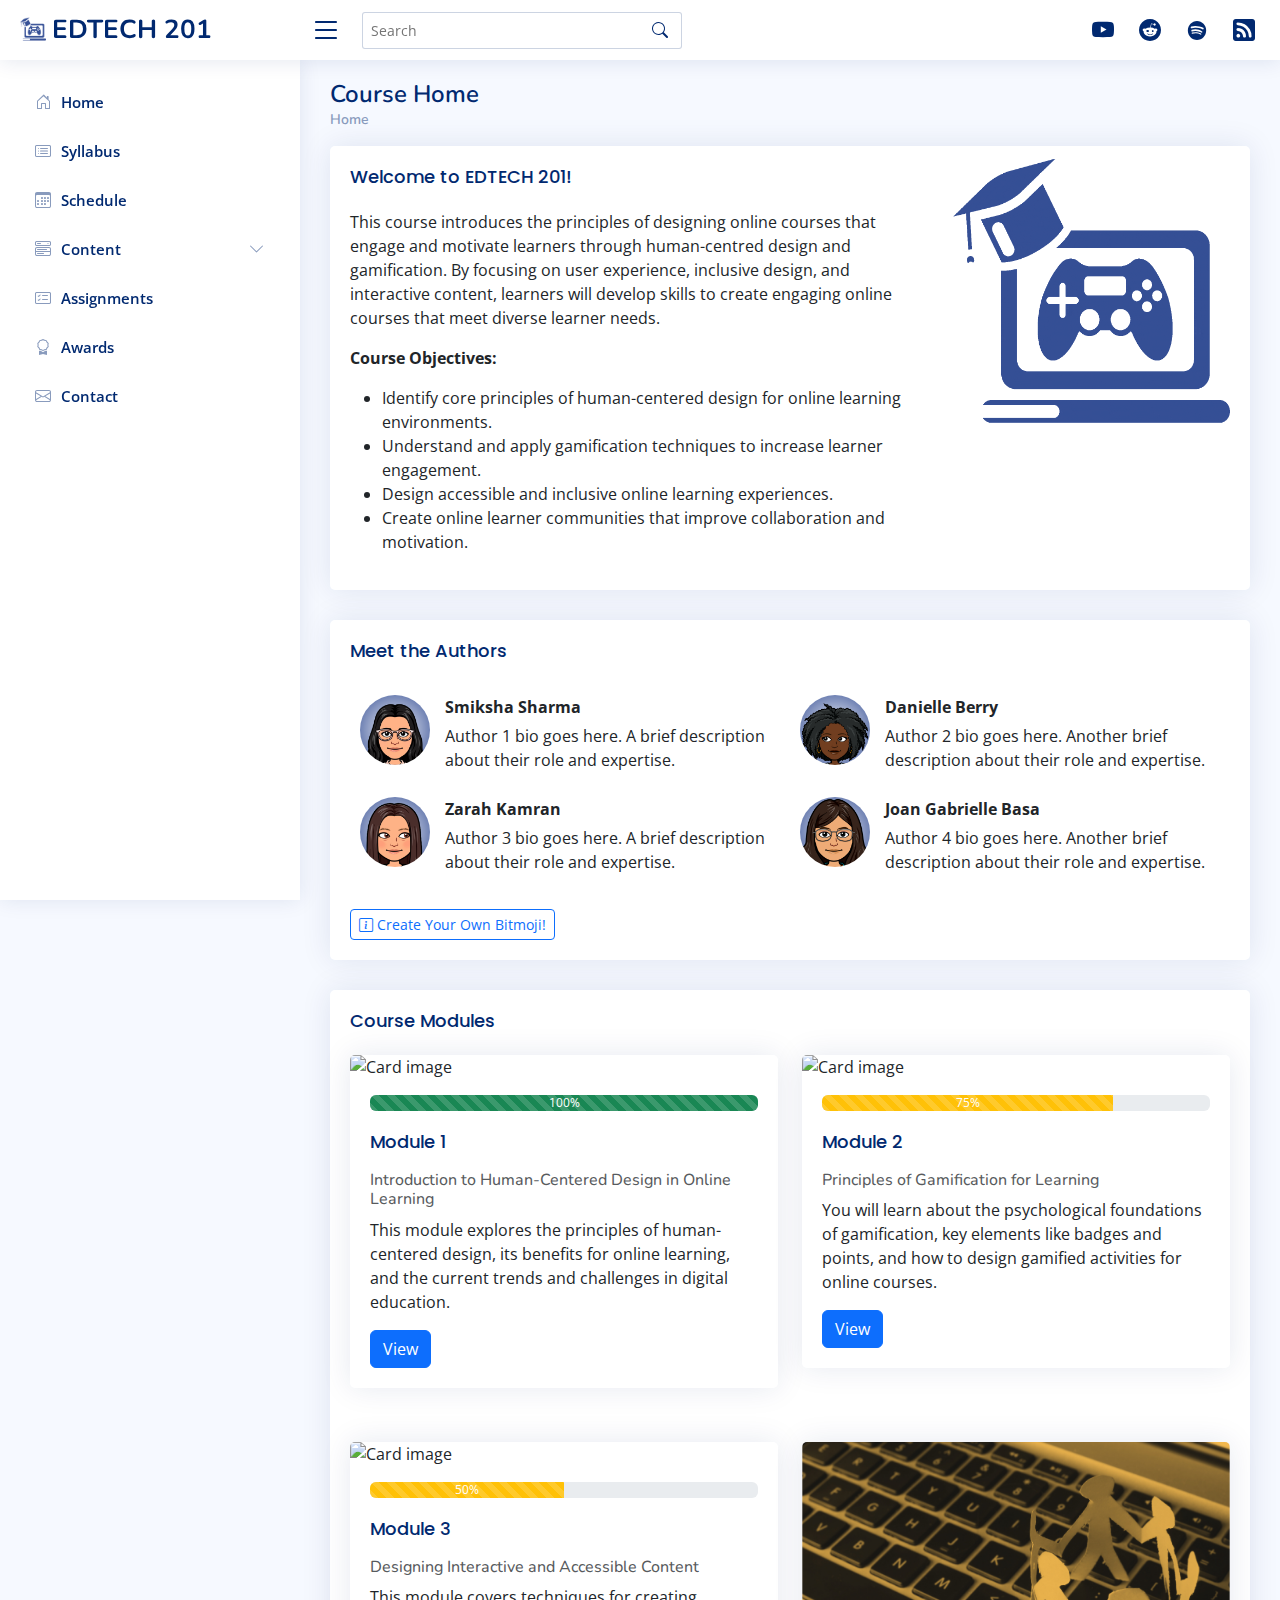
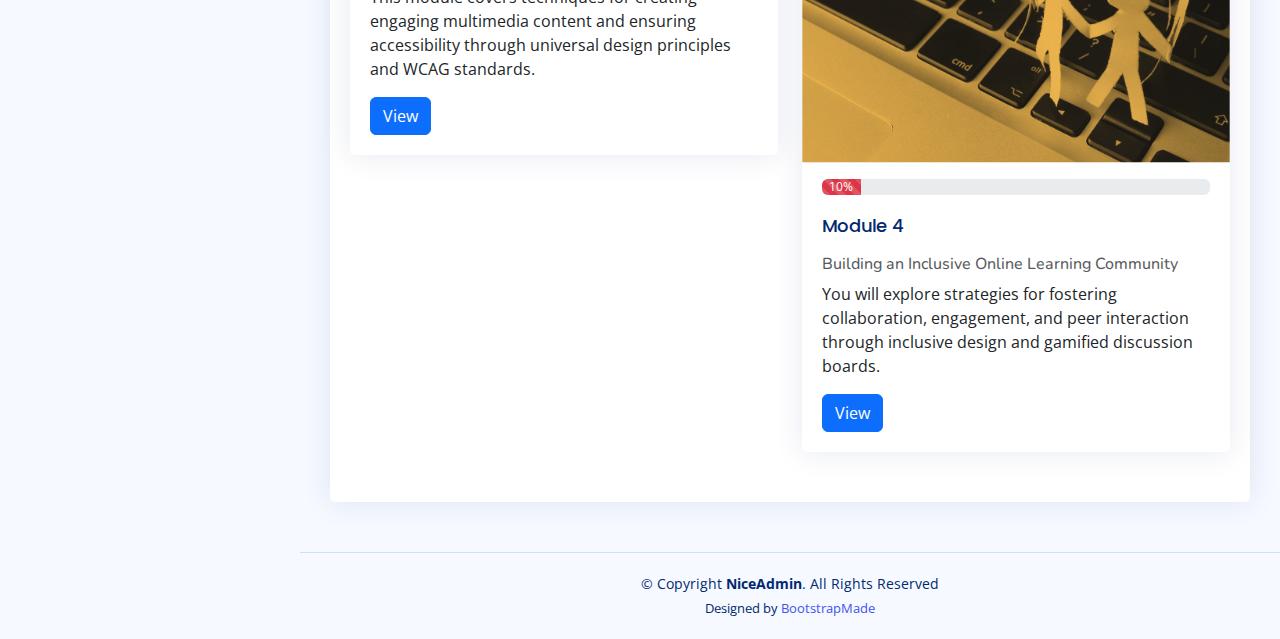
==== index.html @ d941588c "fixed card width" ====
<!DOCTYPE html>
<html lang="en">

<head>
  <meta charset="utf-8">
  <meta content="width=device-width, initial-scale=1.0" name="viewport">

  <title>EDTECH 201</title>
  <meta content="" name="description">
  <meta content="" name="keywords">

  <!-- Favicons -->
  <link href="assets\img\edtech-201 (1).png" rel="icon">
  <link href="assets/img/apple-touch-icon.png" rel="apple-touch-icon">

  <!-- Google Fonts -->
  <link href="https://fonts.gstatic.com" rel="preconnect">
  <link href="https://fonts.googleapis.com/css?family=Open+Sans:300,300i,400,400i,600,600i,700,700i|Nunito:300,300i,400,400i,600,600i,700,700i|Poppins:300,300i,400,400i,500,500i,600,600i,700,700i" rel="stylesheet">

  <!-- Vendor CSS Files -->
  <link href="assets/vendor/bootstrap/css/bootstrap.min.css" rel="stylesheet">
  <link href="assets/vendor/bootstrap-icons/bootstrap-icons.css" rel="stylesheet">
  <link href="assets/vendor/boxicons/css/boxicons.min.css" rel="stylesheet">
  <link href="assets/vendor/quill/quill.snow.css" rel="stylesheet">
  <link href="assets/vendor/quill/quill.bubble.css" rel="stylesheet">
  <link href="assets/vendor/remixicon/remixicon.css" rel="stylesheet">
  <link href="assets/vendor/simple-datatables/style.css" rel="stylesheet">

  <!-- Template Main CSS File -->
  <link href="assets/css/style.css" rel="stylesheet">

  <!-- =======================================================
  * Template Name: NiceAdmin
  * Template URL: https://bootstrapmade.com/nice-admin-bootstrap-admin-html-template/
  * Updated: Apr 20 2024 with Bootstrap v5.3.3
  * Author: BootstrapMade.com
  * License: https://bootstrapmade.com/license/
  ======================================================== -->
</head>

<body>

  <!-- ======= Header ======= -->
  <header id="header" class="header fixed-top d-flex align-items-center">

    <div class="d-flex align-items-center justify-content-between">
      <a href="index.html" class="logo d-flex align-items-center">
        <img src="assets\img\edtech-201 (1).png" alt="">
        <span class="d-none d-lg-block">EDTECH 201</span>
      </a>
      <i class="bi bi-list toggle-sidebar-btn"></i>
    </div><!-- End Logo -->

    <div class="search-bar">
      <form class="search-form d-flex align-items-center" method="POST" action="#">
        <input type="text" name="query" placeholder="Search" title="Enter search keyword">
        <button type="submit" title="Search"><i class="bi bi-search"></i></button>
      </form>
    </div><!-- End Search Bar -->

    <nav class="header-nav ms-auto">
      <ul class="d-flex align-items-center">

        <li class="nav-item d-block d-lg-none">
          <a class="nav-link nav-icon search-bar-toggle " href="#">
            <i class="bi bi-search"></i>
          </a>
        </li><!-- End Search Icon-->

        <li class="nav-item dropdown">
          <a class="nav-link nav-icon" href="https://www.youtube.com/" target="_blank" data-bs-toggle="tooltip" data-bs-placement="left" data-bs-original-title="Go to course Youtube videos">
            <i class="bi bi-youtube"></i>
          </a><!-- End Youtube Icon -->
        </li><!-- End Notification Nav -->

        <li class="nav-item dropdown">

          <a class="nav-link nav-icon" href="https://www.reddit.com/" target="_blank" data-bs-toggle="tooltip" data-bs-placement="left" data-bs-original-title="Go to course Reddit community">
            <i class="bi bi-reddit"></i>
          </a><!-- End Reddit Icon -->
        </li><!-- End Messages Nav -->

        <li class="nav-item dropdown">

          <a class="nav-link nav-icon" href="https://open.spotify.com/" target="_blank" data-bs-toggle="tooltip" data-bs-placement="left" data-bs-original-title="Go to course Spotify playlist">
            <i class="ri-spotify-fill"></i>
          </a><!-- End Spotify Icon -->
        </li><!-- End Profile Nav -->

        <li class="nav-item dropdown">
          <a class="nav-link nav-icon" href="news.html" data-bs-toggle="tooltip" data-bs-placement="left" data-bs-original-title="See related news">
            <i class="bi bi-rss-fill"></i>
          </a><!-- End News Icon -->
        </li><!-- End News Nav -->

      </ul>
    </nav><!-- End Icons Navigation -->

  </header><!-- End Header -->

  <!-- ======= Sidebar ======= -->
  <aside id="sidebar" class="sidebar">

    <ul class="sidebar-nav" id="sidebar-nav">

      <li class="nav-item">
        <a class="nav-link collapsed" href="index.html">
          <i class="bi bi-house-door"></i>
          <span>Home</span>
        </a>
      </li><!-- End Home Nav -->

      <li class="nav-item">
        <a class="nav-link collapsed" href="syllabus.html">
          <i class="bi bi-card-list"></i>
          <span>Syllabus</span>
        </a>
      </li><!-- End Syllabus Nav -->

      <li class="nav-item">
        <a class="nav-link collapsed" href="schedule.html">
          <i class="bi bi-calendar3"></i>
          <span>Schedule</span>
        </a>
      </li><!-- End Schedule Nav -->

      <li class="nav-item">
        <a class="nav-link collapsed" data-bs-target="#content-module" data-bs-toggle="collapse" href="#">
          <i class="bi bi-menu-button-wide"></i><span>Content</span><i class="bi bi-chevron-down ms-auto"></i>
        </a>
        <ul id="content-module" class="nav-content collapse " data-bs-parent="#sidebar-nav">
          <li>
            <a href="module1.html">
              <i class="bi bi-circle"></i><span>Module 1</span>
            </a>
          </li>
          <li>
            <a href="module2.html">
              <i class="bi bi-circle"></i><span>Module 2</span>
            </a>
          </li>
          <li>
            <a href="module3.html">
              <i class="bi bi-circle"></i><span>Module 3</span>
            </a>
          </li>
          <li>
            <a href="module4.html">
              <i class="bi bi-circle"></i><span>Module 4</span>
            </a>
          </li>
        </ul>
      </li><!-- End Content Nav -->

      <li class="nav-item">
        <a class="nav-link collapsed" href="assignments.html">
          <i class="bi bi-card-checklist"></i>
          <span>Assignments</span>
        </a>
      </li><!-- End Assignments Nav -->

      <li class="nav-item">
        <a class="nav-link collapsed" href="awards.html">
          <i class="bi bi-award"></i>
          <span>Awards</span>
        </a>
      </li><!-- End Awards Nav -->

      <li class="nav-item">
        <a class="nav-link collapsed" href="pages-contact.html">
          <i class="bi bi-envelope"></i>
          <span>Contact</span>
        </a>
      </li><!-- End Contact Page Nav -->
    </ul>

  </aside><!-- End Sidebar-->

  <main id="main" class="main">

    <div class="pagetitle">
      <h1>Course Home</h1>
      <nav>
        <ol class="breadcrumb">
          <li class="breadcrumb-item"><a href="index.html">Home</a></li>
        </ol>
      </nav>
    </div><!-- End Page Title -->

    <!-- First Section: Welcome Message and Course Logo -->
    <div class="card">
      <div class="card-body">
        <div class="row">
          <div class="col-md-8">
            <h2 class="card-title">Welcome to EDTECH 201!</h2>
            <p>This course introduces the principles of designing online courses that engage and motivate learners through human-centred design and gamification. By focusing on user experience, inclusive design, and interactive content, learners will develop skills to create engaging online courses that meet diverse learner needs.</p>
            <strong class="d-block mb-3">Course Objectives:</strong>
            <ul>
              <li>Identify core principles of human-centered design for online learning environments.</li>
              <li>Understand and apply gamification techniques to increase learner engagement.</li>
              <li>Design accessible and inclusive online learning experiences.</li>
              <li>Create online learner communities that improve collaboration and motivation.</li>
            </ul>
          </div>
          <div class="col-md-4 text-center">
            <img src="assets\img\course-logo-animated.gif" alt="Course Logo" class="img-fluid" style="width: 300px; height: 300px;">
          </div>
        </div>
      </div>
    </div>
    
    <!-- Second Section: Course Authors -->
    <div class="card">
      <div class="card-body">
        <h3 class="card-title">Meet the Authors</h3>
        <table style="width: 100%; border-collapse: collapse;">
          <tr>
            <!-- Author 1 -->
            <td style="width: 50%; padding: 10px; vertical-align: top;">
              <div style="display: flex; align-items: flex-start;">
                <img src="assets\img\smiksha.png" alt="Author 1" style="width: 70px; height: 70px; border-radius: 50%; margin-right: 15px;">
                <div>
                  <strong>Smiksha Sharma</strong>
                  <p style="margin: 5px 0;">Author 1 bio goes here. A brief description about their role and expertise.</p>
                </div>
              </div>
            </td>
            <!-- Author 2 -->
            <td style="width: 50%; padding: 10px; vertical-align: top;">
              <div style="display: flex; align-items: flex-start;">
                <img src="assets\img\danielle.png" alt="Author 2" style="width: 70px; height: 70px; border-radius: 50%; margin-right: 15px;">
                <div>
                  <strong>Danielle Berry</strong>
                  <p style="margin: 5px 0;">Author 2 bio goes here. Another brief description about their role and expertise.</p>
                </div>
              </div>
            </td>
          </tr>
          <tr>
            <!-- Author 3 -->
            <td style="width: 50%; padding: 10px; vertical-align: top;">
              <div style="display: flex; align-items: flex-start;">
                <img src="assets\img\zarah.png" alt="Author 3" style="width: 70px; height: 70px; border-radius: 50%; margin-right: 15px;">
                <div>
                  <strong>Zarah Kamran</strong>
                  <p style="margin: 5px 0;">Author 3 bio goes here. A brief description about their role and expertise.</p>
                </div>
              </div>
            </td>
            <!-- Author 4 -->
            <td style="width: 50%; padding: 10px; vertical-align: top;">
              <div style="display: flex; align-items: flex-start;">
                <img src="assets\img\joan.png" alt="Author 4" style="width: 70px; height: 70px; border-radius: 50%; margin-right: 15px;">
                <div>
                  <strong>Joan Gabrielle Basa</strong>
                  <p style="margin: 5px 0;">Author 4 bio goes here. Another brief description about their role and expertise.</p>
                </div>
              </div>
            </td>
          </tr>
        </table>
      
        <!-- Bitmoji Badge Button -->
        <div style="margin-top: 20px;">
          <a href="https://www.bitmoji.com" target="_blank" class="btn btn-outline-primary btn-sm">
            <i class="bi bi-info-square"></i> Create Your Own Bitmoji!
          </a>
        </div>
      </div>
    </div><!-- End Second Section -->
    
    <!-- Third Section: Modules -->
      <div class="card">
        <div class="card-body">
          <h3 class="card-title">Course Modules</h3>
          <div class="row">
            <div class="col-md-6">
              <div class="card">
                <img src="assets\img\module1-card-photo.svg" class="card-img-top" alt="Card image">
                <div class="card-body">
                  <div class="progress mt-3">
                    <div class="progress-bar progress-bar-striped bg-success progress-bar-animated position-relative" role="progressbar" style="width: 100%" aria-valuenow="100" aria-valuemin="0" aria-valuemax="100">
                      <span class="position-absolute w-100 text-center" style="top: 50%; transform: translateY(-50%);">100%</span>
                    </div>
                  </div>                  
                  <h5 class="card-title">Module 1</h5>
                  <h6 class="card-subtitle mb-2 text-muted">Introduction to Human-Centered Design in Online Learning</h6>
                  <p class="card-text">This module explores the principles of human-centered design, its benefits for online learning, and the current trends and challenges in digital education.</p>
                  <a href="module1.html" class="btn btn-primary">View</a>
                </div>
              </div>
            </div>
            <div class="col-md-6">
              <div class="card">
                <img src="assets\img\module2-card-photo.svg" class="card-img-top" alt="Card image">
                <div class="card-body">
                  <div class="progress mt-3">
                    <div class="progress-bar progress-bar-striped bg-warning progress-bar-animated position-relative" role="progressbar" style="width: 75%" aria-valuenow="75" aria-valuemin="0" aria-valuemax="100">
                      <span class="position-absolute w-100 text-center" style="top: 50%; transform: translateY(-50%);">75%</span>
                    </div>
                  </div>                  
                  <h5 class="card-title">Module 2</h5>
                  <h6 class="card-subtitle mb-2 text-muted">Principles of Gamification for Learning</h6>
                  <p class="card-text">You will learn about the psychological foundations of gamification, key elements like badges and points, and how to design gamified activities for online courses.</p>
                  <a href="module2.html" class="btn btn-primary">View</a>
                </div>
              </div>
            </div>
          </div>
          <div class="row mt-4">
            <div class="col-md-6">
              <div class="card">
                <img src="assets\img\module3-card-photo.svg" class="card-img-top" alt="Card image">
                <div class="card-body">
                  <div class="progress mt-3">
                    <div class="progress-bar progress-bar-striped bg-warning progress-bar-animated position-relative" role="progressbar" style="width: 50%" aria-valuenow="50" aria-valuemin="0" aria-valuemax="100">
                      <span class="position-absolute w-100 text-center" style="top: 50%; transform: translateY(-50%);">50%</span>
                    </div>
                  </div>                  
                  <h5 class="card-title">Module 3</h5>
                  <h6 class="card-subtitle mb-2 text-muted">Designing Interactive and Accessible Content</h6>
                  <p class="card-text">This module covers techniques for creating engaging multimedia content and ensuring accessibility through universal design principles and WCAG standards.</p>
                  <a href="module3.html" class="btn btn-primary">View</a>
                </div>
              </div>
            </div>
            <div class="col-md-6">
              <div class="card">
                <img src="assets\img\module4-card-photo.svg" class="card-img-top" alt="Card image">
                <div class="card-body">
                  <div class="progress mt-3">
                    <div class="progress-bar progress-bar-striped bg-danger progress-bar-animated position-relative" role="progressbar" style="width: 10%" aria-valuenow="10" aria-valuemin="0" aria-valuemax="100">
                      <span class="position-absolute w-100 text-center" style="top: 50%; transform: translateY(-50%);">10%</span>
                    </div>
                  </div>                  
                  <h5 class="card-title">Module 4</h5>
                  <h6 class="card-subtitle mb-2 text-muted">Building an Inclusive Online Learning Community</h6>
                  <p class="card-text">You will explore strategies for fostering collaboration, engagement, and peer interaction through inclusive design and gamified discussion boards.</p>
                  <a href="module4.html" class="btn btn-primary">View</a>
                </div>
              </div>
            </div>
          </div>
        </div>
      </div>

  </main><!-- End #main -->

  <!-- ======= Footer ======= -->
  <footer id="footer" class="footer">
    <div class="copyright">
      &copy; Copyright <strong><span>NiceAdmin</span></strong>. All Rights Reserved
    </div>
    <div class="credits">
      <!-- All the links in the footer should remain intact. -->
      <!-- You can delete the links only if you purchased the pro version. -->
      <!-- Licensing information: https://bootstrapmade.com/license/ -->
      <!-- Purchase the pro version with working PHP/AJAX contact form: https://bootstrapmade.com/nice-admin-bootstrap-admin-html-template/ -->
      Designed by <a href="https://bootstrapmade.com/">BootstrapMade</a>
    </div>
  </footer><!-- End Footer -->

  <a href="#" class="back-to-top d-flex align-items-center justify-content-center"><i class="bi bi-arrow-up-short"></i></a>

  <!-- Vendor JS Files -->
  <script src="assets/vendor/apexcharts/apexcharts.min.js"></script>
  <script src="assets/vendor/bootstrap/js/bootstrap.bundle.min.js"></script>
  <script src="assets/vendor/chart.js/chart.umd.js"></script>
  <script src="assets/vendor/echarts/echarts.min.js"></script>
  <script src="assets/vendor/quill/quill.js"></script>
  <script src="assets/vendor/simple-datatables/simple-datatables.js"></script>
  <script src="assets/vendor/tinymce/tinymce.min.js"></script>
  <script src="assets/vendor/php-email-form/validate.js"></script>

  <!-- Template Main JS File -->
  <script src="assets/js/main.js"></script>

</body>

</html>
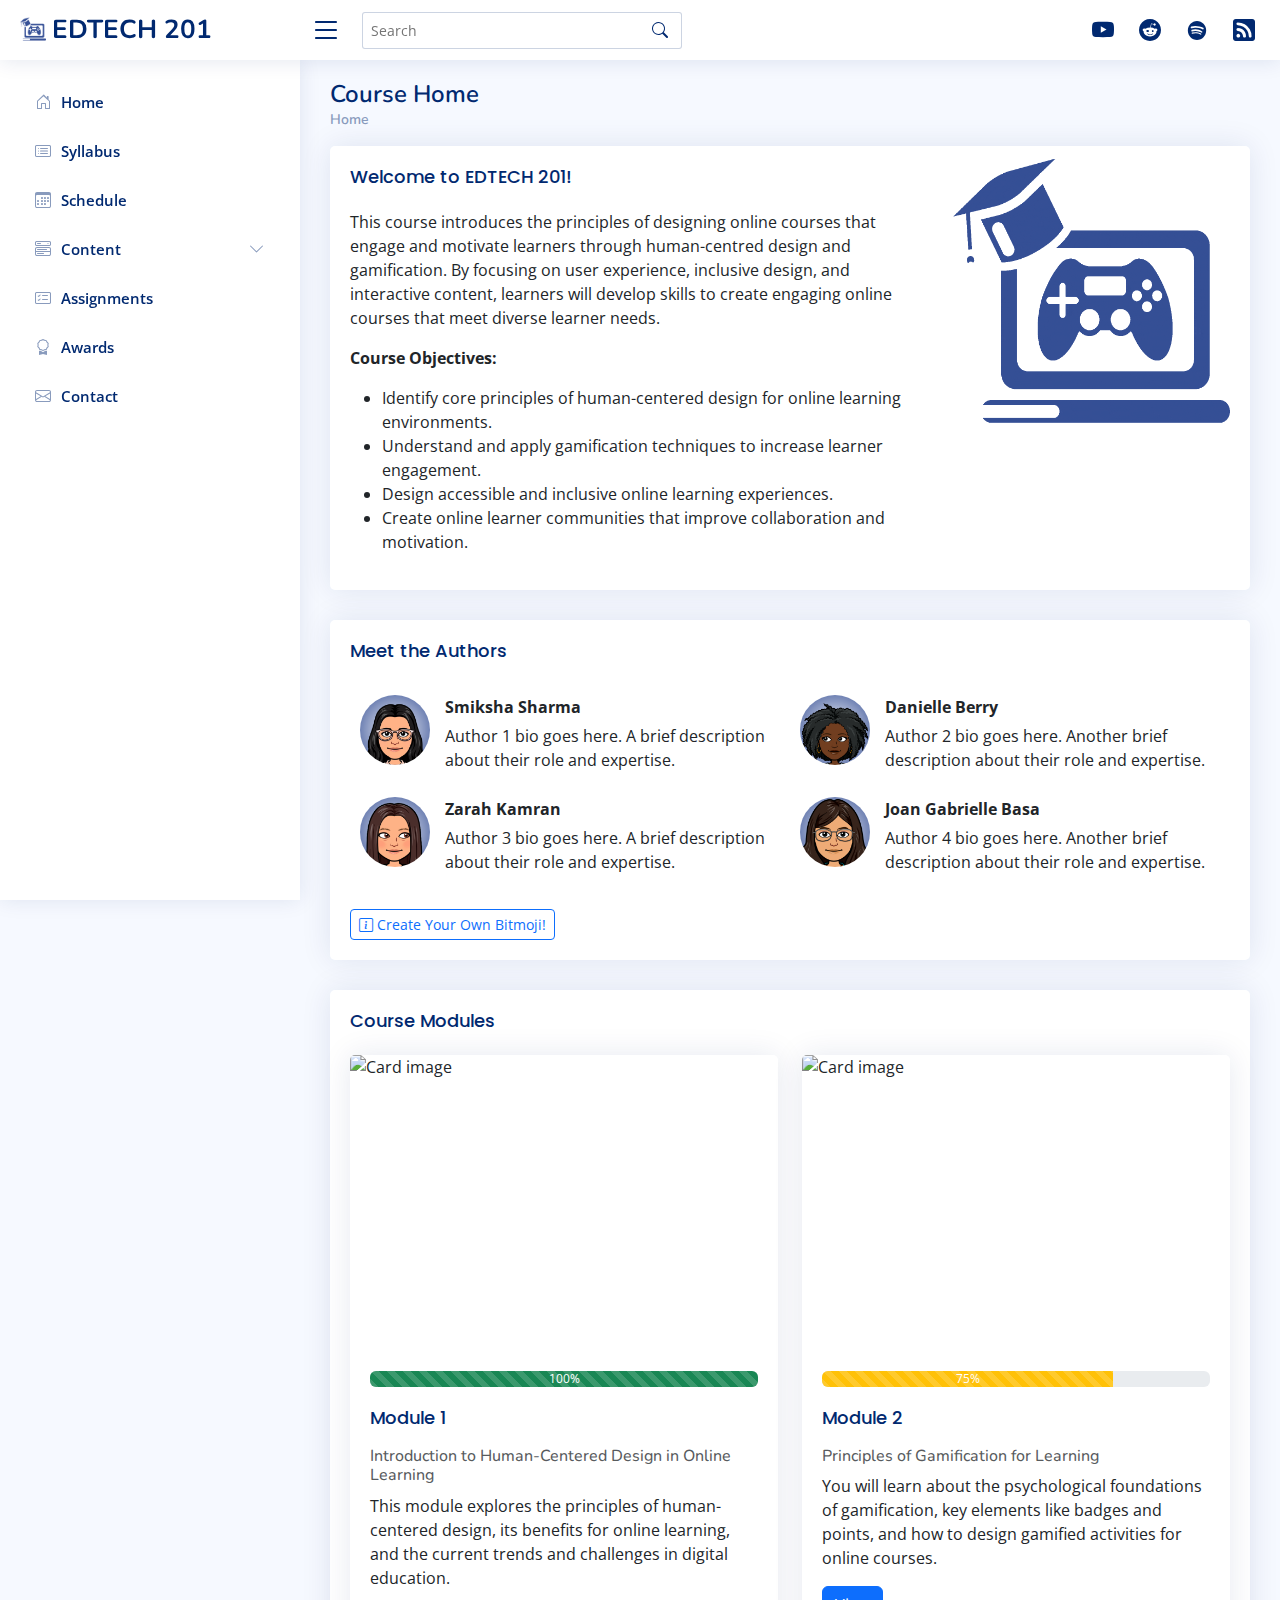
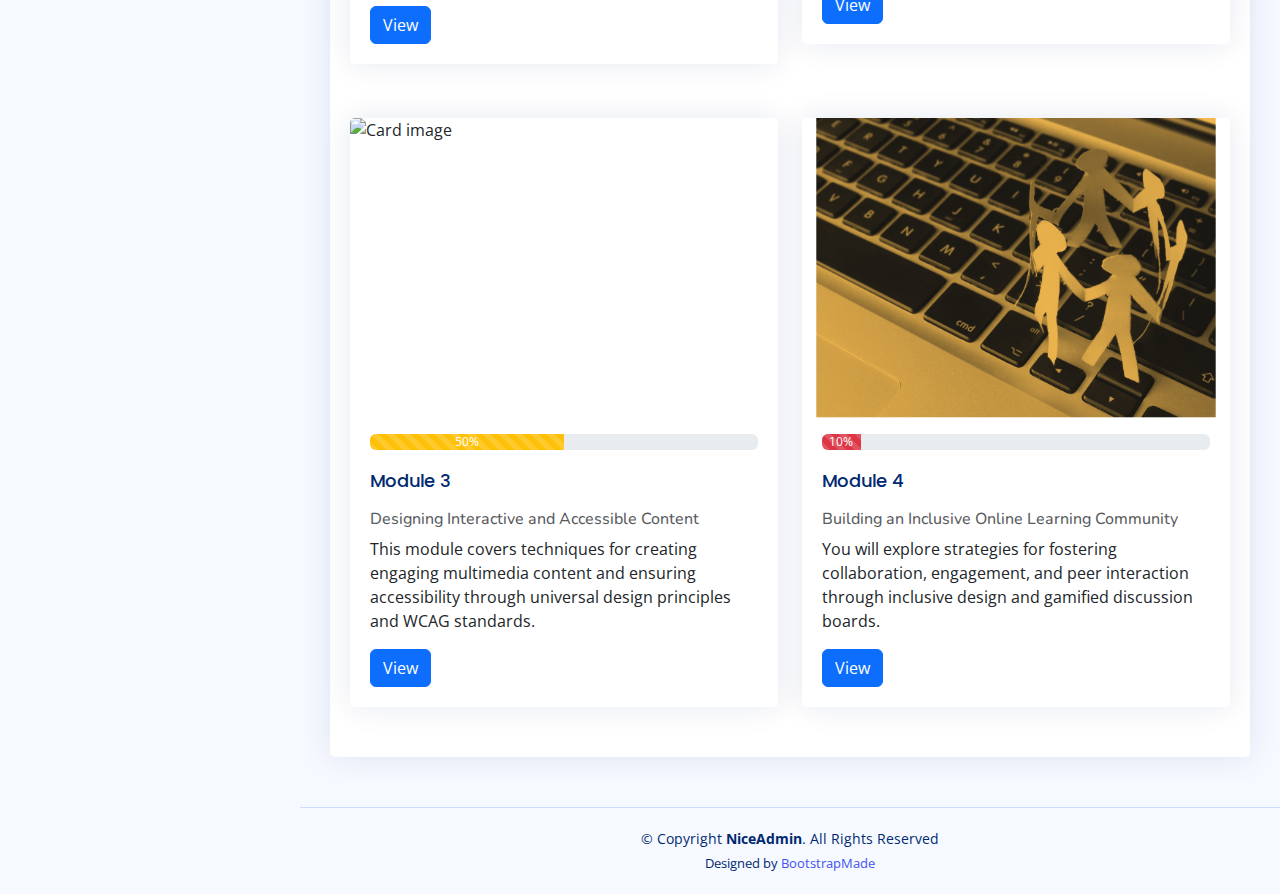
==== commit 1f42809e: "adjusted card image height" ====
--- a/index.html
+++ b/index.html
@@ -188,7 +188,7 @@
     </div><!-- End Page Title -->
 
     <!-- First Section: Welcome Message and Course Logo -->
-    <div class="card">
+    <div class="card" style="display: flex; align-items: center; justify-content: center;">
       <div class="card-body">
         <div class="row">
           <div class="col-md-8">
@@ -276,7 +276,7 @@
           <div class="row">
             <div class="col-md-6">
               <div class="card">
-                <img src="assets\img\module1-card-photo.svg" class="card-img-top" alt="Card image">
+                <img src="assets\img\module1-card-photo.svg" class="card-img-top" alt="Card image" width="100%" height="300">
                 <div class="card-body">
                   <div class="progress mt-3">
                     <div class="progress-bar progress-bar-striped bg-success progress-bar-animated position-relative" role="progressbar" style="width: 100%" aria-valuenow="100" aria-valuemin="0" aria-valuemax="100">
@@ -292,7 +292,7 @@
             </div>
             <div class="col-md-6">
               <div class="card">
-                <img src="assets\img\module2-card-photo.svg" class="card-img-top" alt="Card image">
+                <img src="assets\img\module2-card-photo.svg" class="card-img-top" alt="Card image" width="100%" height="300">
                 <div class="card-body">
                   <div class="progress mt-3">
                     <div class="progress-bar progress-bar-striped bg-warning progress-bar-animated position-relative" role="progressbar" style="width: 75%" aria-valuenow="75" aria-valuemin="0" aria-valuemax="100">
@@ -310,7 +310,7 @@
           <div class="row mt-4">
             <div class="col-md-6">
               <div class="card">
-                <img src="assets\img\module3-card-photo.svg" class="card-img-top" alt="Card image">
+                <img src="assets\img\module3-card-photo.svg" class="card-img-top" alt="Card image" width="100%" height="300">
                 <div class="card-body">
                   <div class="progress mt-3">
                     <div class="progress-bar progress-bar-striped bg-warning progress-bar-animated position-relative" role="progressbar" style="width: 50%" aria-valuenow="50" aria-valuemin="0" aria-valuemax="100">
@@ -326,7 +326,7 @@
             </div>
             <div class="col-md-6">
               <div class="card">
-                <img src="assets\img\module4-card-photo.svg" class="card-img-top" alt="Card image">
+                <img src="assets\img\module4-card-photo.svg" class="card-img-top" alt="Card image" width="100%" height="300">
                 <div class="card-body">
                   <div class="progress mt-3">
                     <div class="progress-bar progress-bar-striped bg-danger progress-bar-animated position-relative" role="progressbar" style="width: 10%" aria-valuenow="10" aria-valuemin="0" aria-valuemax="100">
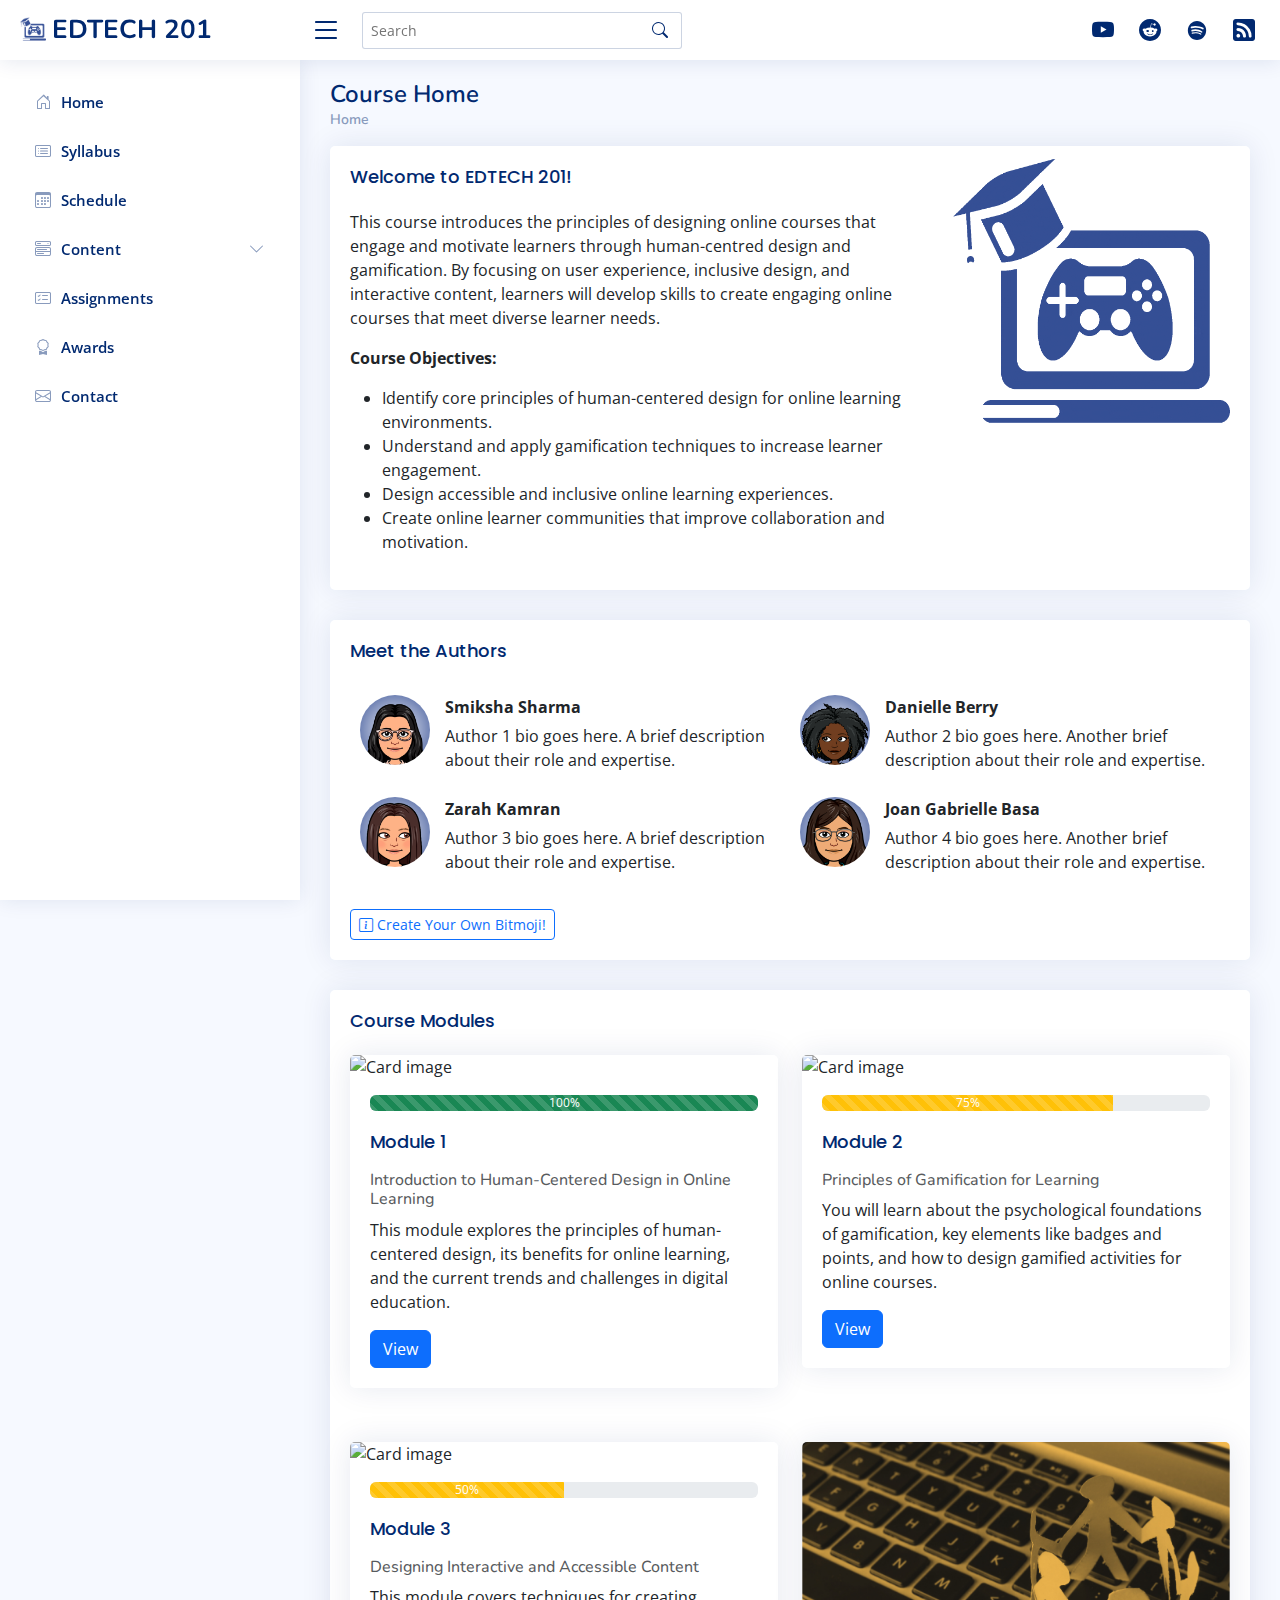
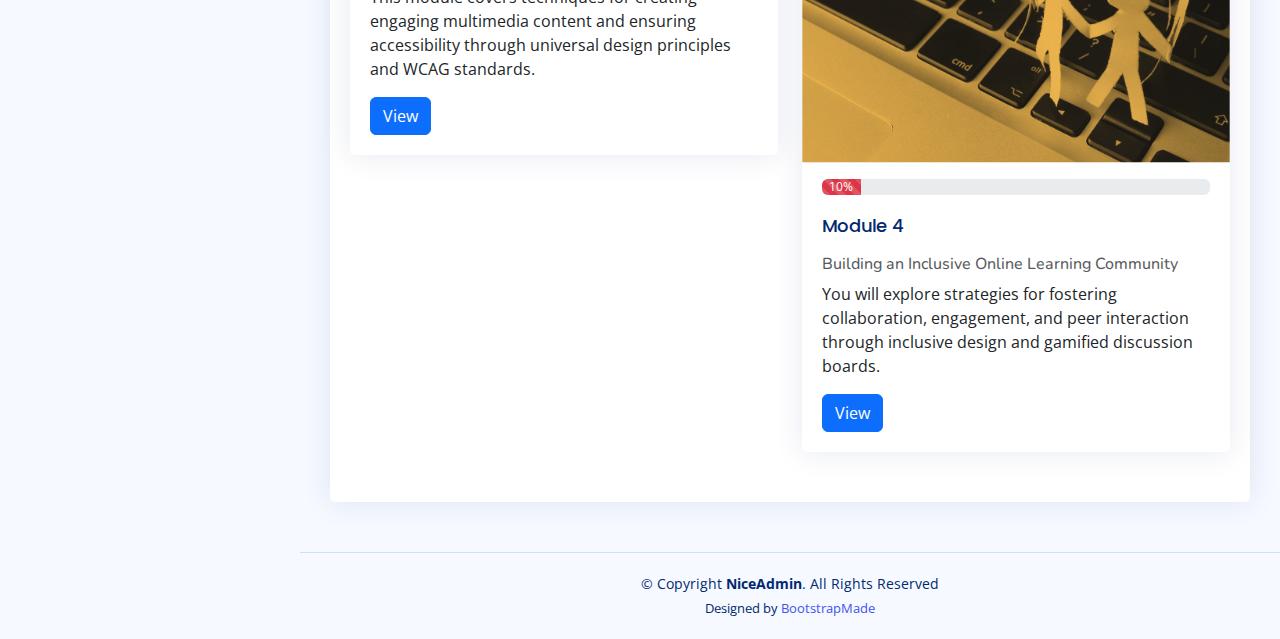
==== commit edf7f857: "Revert "adjusted card image height"" ====
--- a/index.html
+++ b/index.html
@@ -276,7 +276,7 @@
           <div class="row">
             <div class="col-md-6">
               <div class="card">
-                <img src="assets\img\module1-card-photo.svg" class="card-img-top" alt="Card image" width="100%" height="300">
+                <img src="assets\img\module1-card-photo.svg" class="card-img-top" alt="Card image">
                 <div class="card-body">
                   <div class="progress mt-3">
                     <div class="progress-bar progress-bar-striped bg-success progress-bar-animated position-relative" role="progressbar" style="width: 100%" aria-valuenow="100" aria-valuemin="0" aria-valuemax="100">
@@ -292,7 +292,7 @@
             </div>
             <div class="col-md-6">
               <div class="card">
-                <img src="assets\img\module2-card-photo.svg" class="card-img-top" alt="Card image" width="100%" height="300">
+                <img src="assets\img\module2-card-photo.svg" class="card-img-top" alt="Card image">
                 <div class="card-body">
                   <div class="progress mt-3">
                     <div class="progress-bar progress-bar-striped bg-warning progress-bar-animated position-relative" role="progressbar" style="width: 75%" aria-valuenow="75" aria-valuemin="0" aria-valuemax="100">
@@ -310,7 +310,7 @@
           <div class="row mt-4">
             <div class="col-md-6">
               <div class="card">
-                <img src="assets\img\module3-card-photo.svg" class="card-img-top" alt="Card image" width="100%" height="300">
+                <img src="assets\img\module3-card-photo.svg" class="card-img-top" alt="Card image">
                 <div class="card-body">
                   <div class="progress mt-3">
                     <div class="progress-bar progress-bar-striped bg-warning progress-bar-animated position-relative" role="progressbar" style="width: 50%" aria-valuenow="50" aria-valuemin="0" aria-valuemax="100">
@@ -326,7 +326,7 @@
             </div>
             <div class="col-md-6">
               <div class="card">
-                <img src="assets\img\module4-card-photo.svg" class="card-img-top" alt="Card image" width="100%" height="300">
+                <img src="assets\img\module4-card-photo.svg" class="card-img-top" alt="Card image">
                 <div class="card-body">
                   <div class="progress mt-3">
                     <div class="progress-bar progress-bar-striped bg-danger progress-bar-animated position-relative" role="progressbar" style="width: 10%" aria-valuenow="10" aria-valuemin="0" aria-valuemax="100">
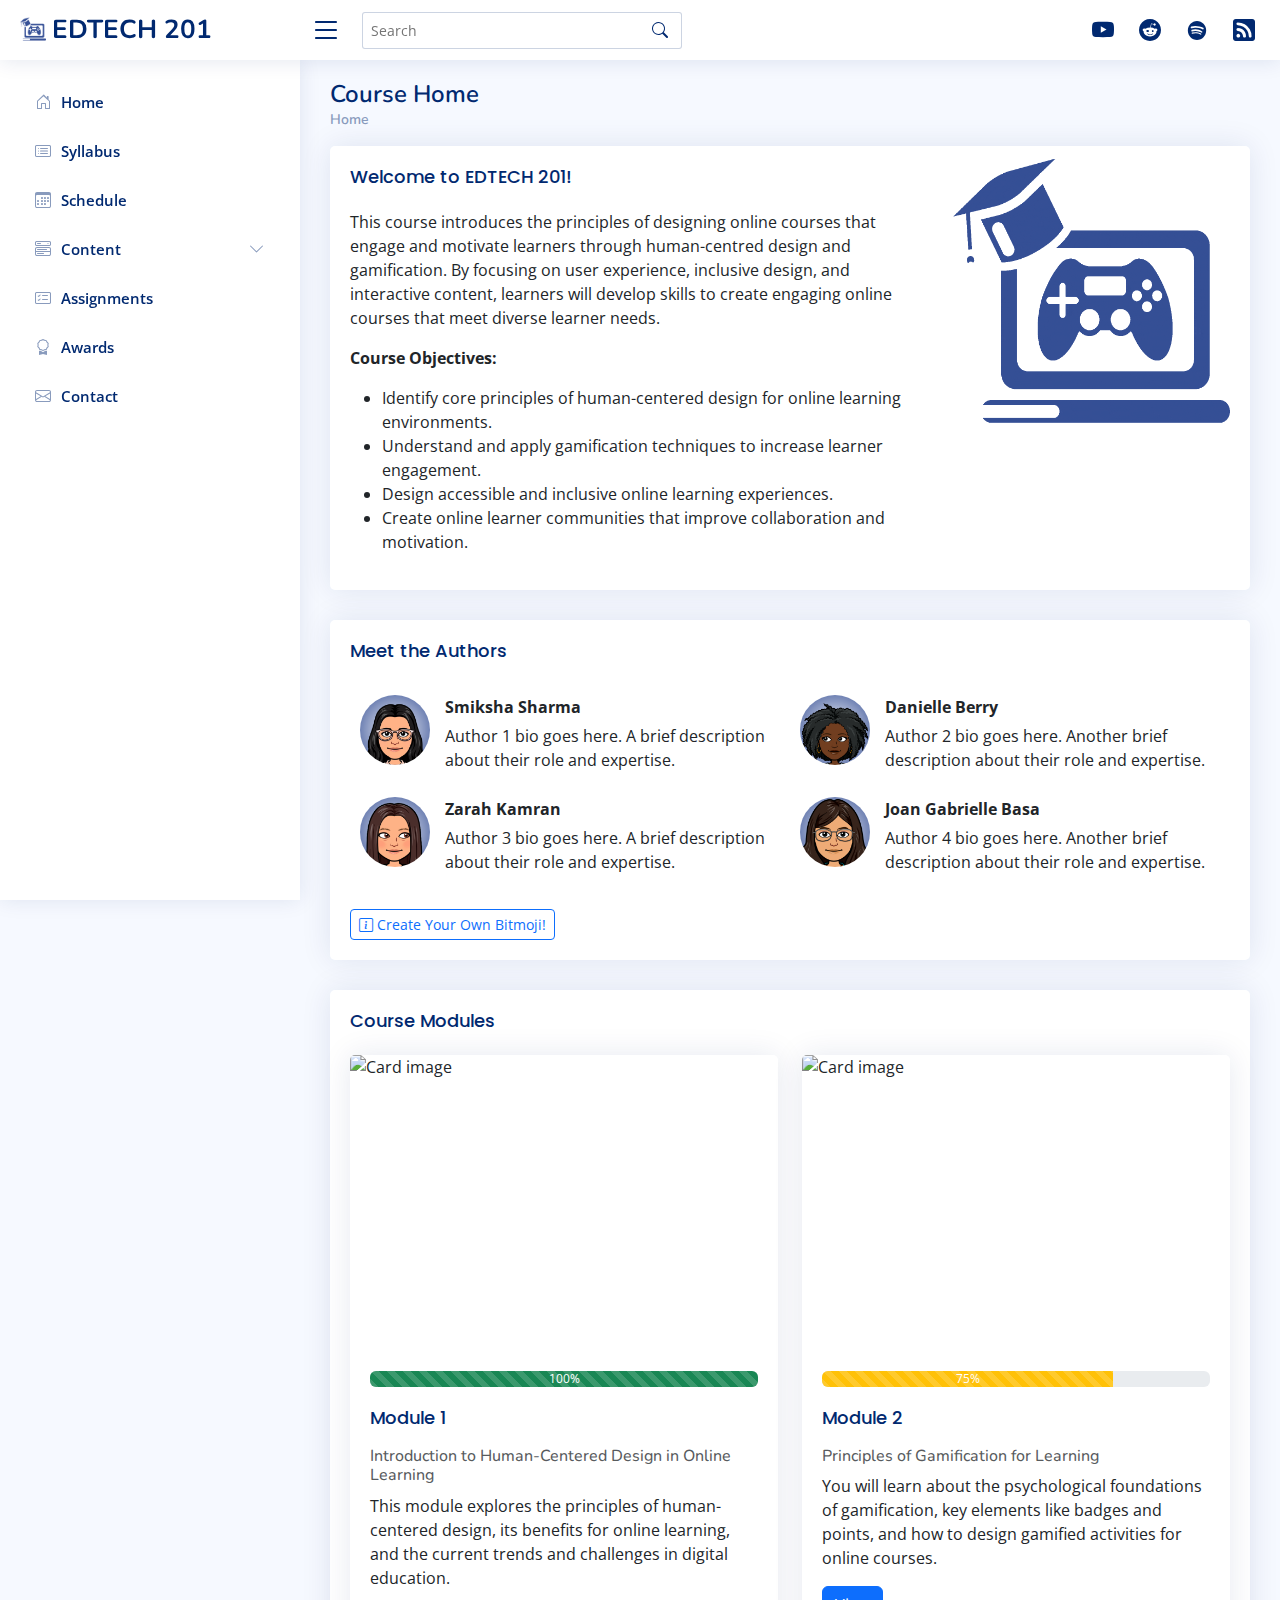
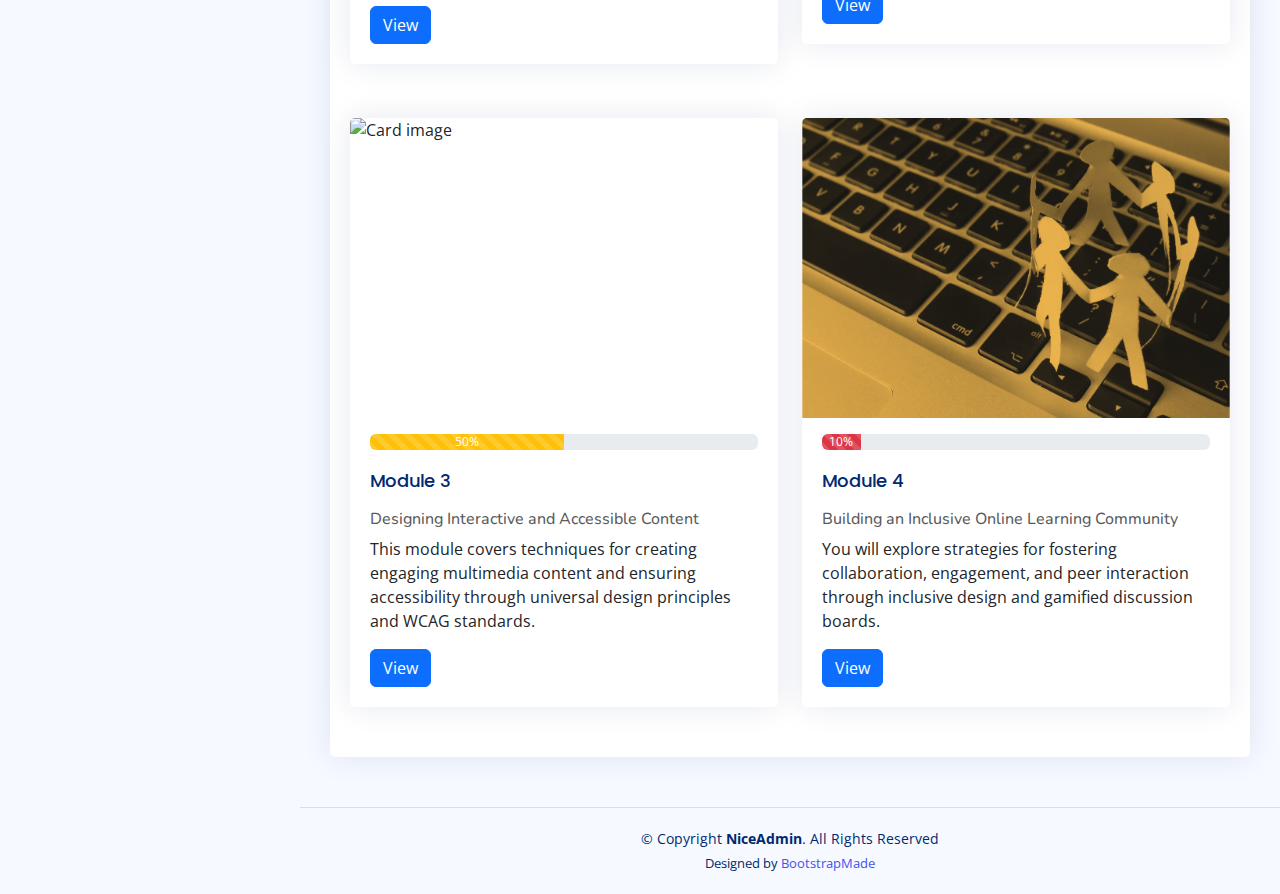
==== commit 6c3e26f4: "adjusted card image sizes" ====
--- a/index.html
+++ b/index.html
@@ -276,7 +276,7 @@
           <div class="row">
             <div class="col-md-6">
               <div class="card">
-                <img src="assets\img\module1-card-photo.svg" class="card-img-top" alt="Card image">
+                <img src="assets\img\module1-card-photo.svg" class="card-img-top" alt="Card image" style="width: 100%; height: 300px; object-fit: cover;">
                 <div class="card-body">
                   <div class="progress mt-3">
                     <div class="progress-bar progress-bar-striped bg-success progress-bar-animated position-relative" role="progressbar" style="width: 100%" aria-valuenow="100" aria-valuemin="0" aria-valuemax="100">
@@ -292,7 +292,7 @@
             </div>
             <div class="col-md-6">
               <div class="card">
-                <img src="assets\img\module2-card-photo.svg" class="card-img-top" alt="Card image">
+                <img src="assets\img\module2-card-photo.svg" class="card-img-top" alt="Card image" style="width: 100%; height: 300px; object-fit: cover;">
                 <div class="card-body">
                   <div class="progress mt-3">
                     <div class="progress-bar progress-bar-striped bg-warning progress-bar-animated position-relative" role="progressbar" style="width: 75%" aria-valuenow="75" aria-valuemin="0" aria-valuemax="100">
@@ -310,7 +310,7 @@
           <div class="row mt-4">
             <div class="col-md-6">
               <div class="card">
-                <img src="assets\img\module3-card-photo.svg" class="card-img-top" alt="Card image">
+                <img src="assets\img\module3-card-photo.svg" class="card-img-top" alt="Card image" style="width: 100%; height: 300px; object-fit: cover;">
                 <div class="card-body">
                   <div class="progress mt-3">
                     <div class="progress-bar progress-bar-striped bg-warning progress-bar-animated position-relative" role="progressbar" style="width: 50%" aria-valuenow="50" aria-valuemin="0" aria-valuemax="100">
@@ -326,7 +326,7 @@
             </div>
             <div class="col-md-6">
               <div class="card">
-                <img src="assets\img\module4-card-photo.svg" class="card-img-top" alt="Card image">
+                <img src="assets\img\module4-card-photo.svg" class="card-img-top" alt="Card image" style="width: 100%; height: 300px; object-fit: cover;">
                 <div class="card-body">
                   <div class="progress mt-3">
                     <div class="progress-bar progress-bar-striped bg-danger progress-bar-animated position-relative" role="progressbar" style="width: 10%" aria-valuenow="10" aria-valuemin="0" aria-valuemax="100">
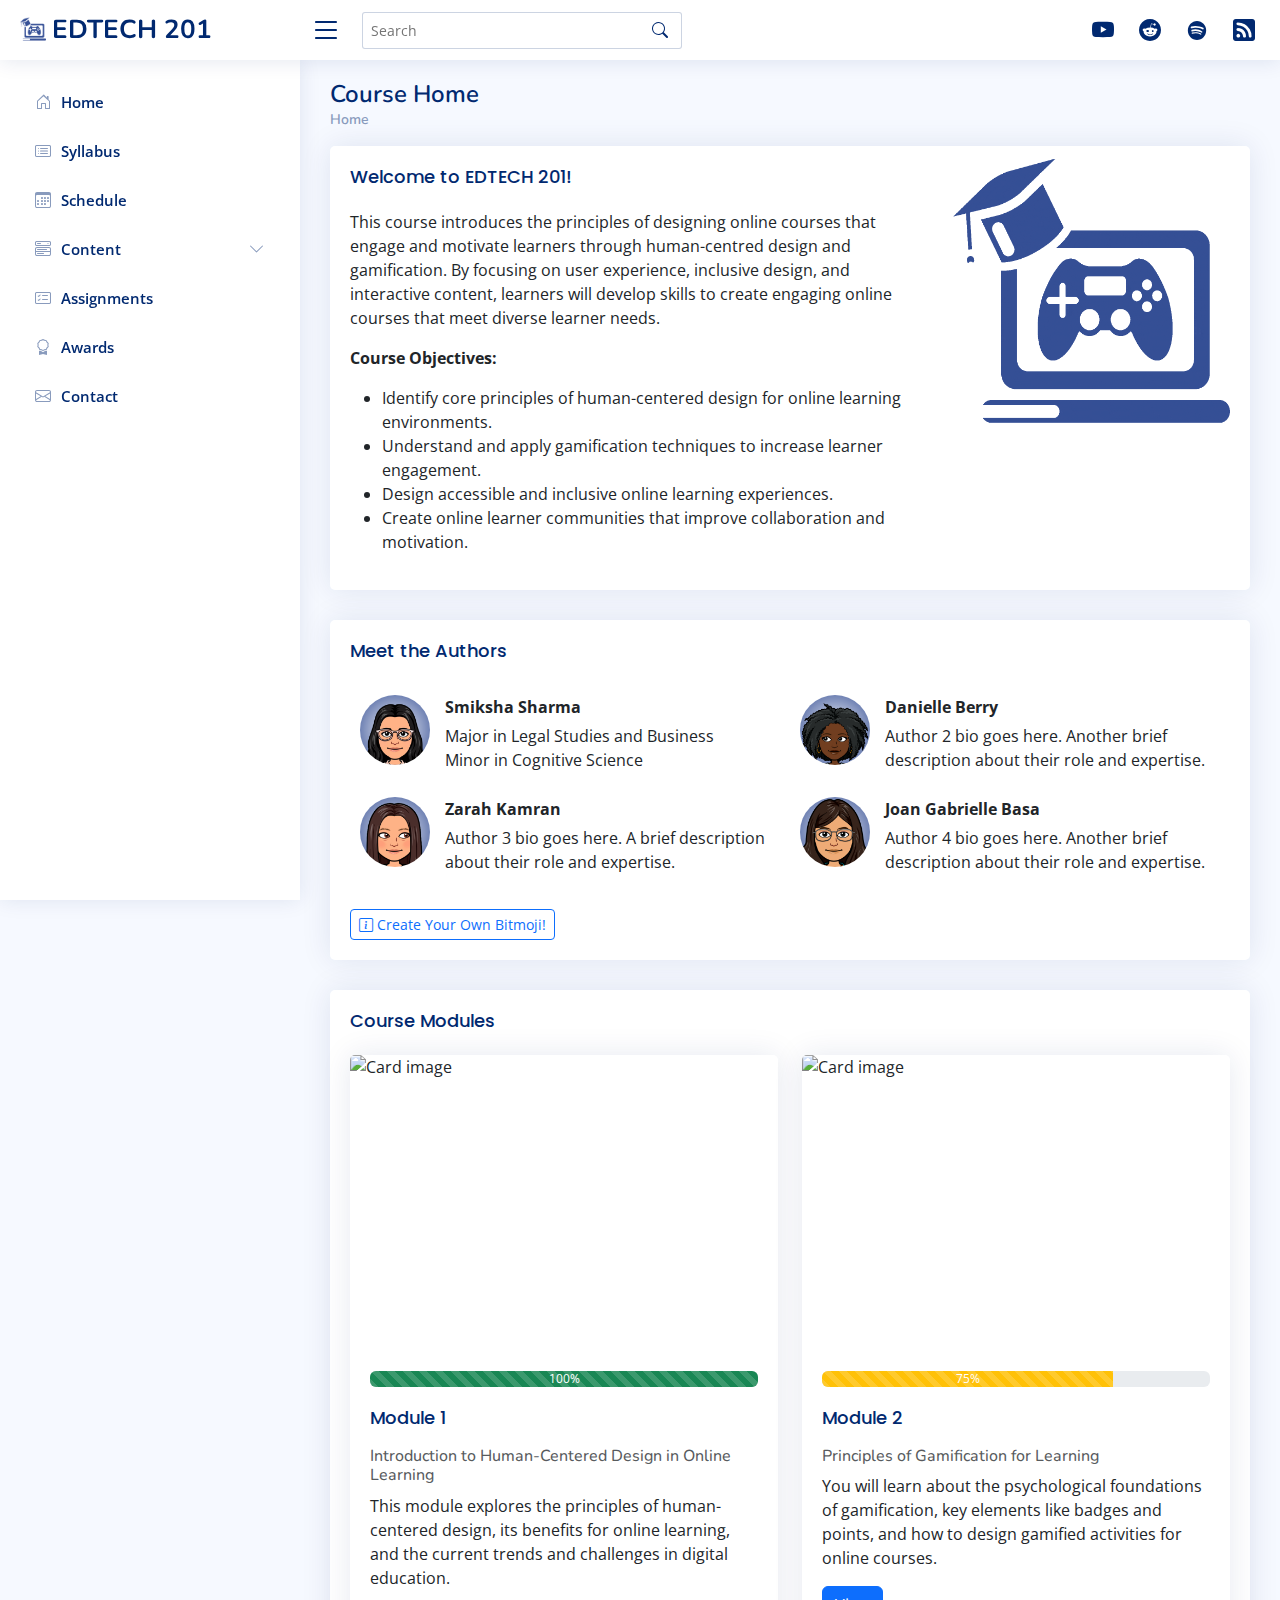
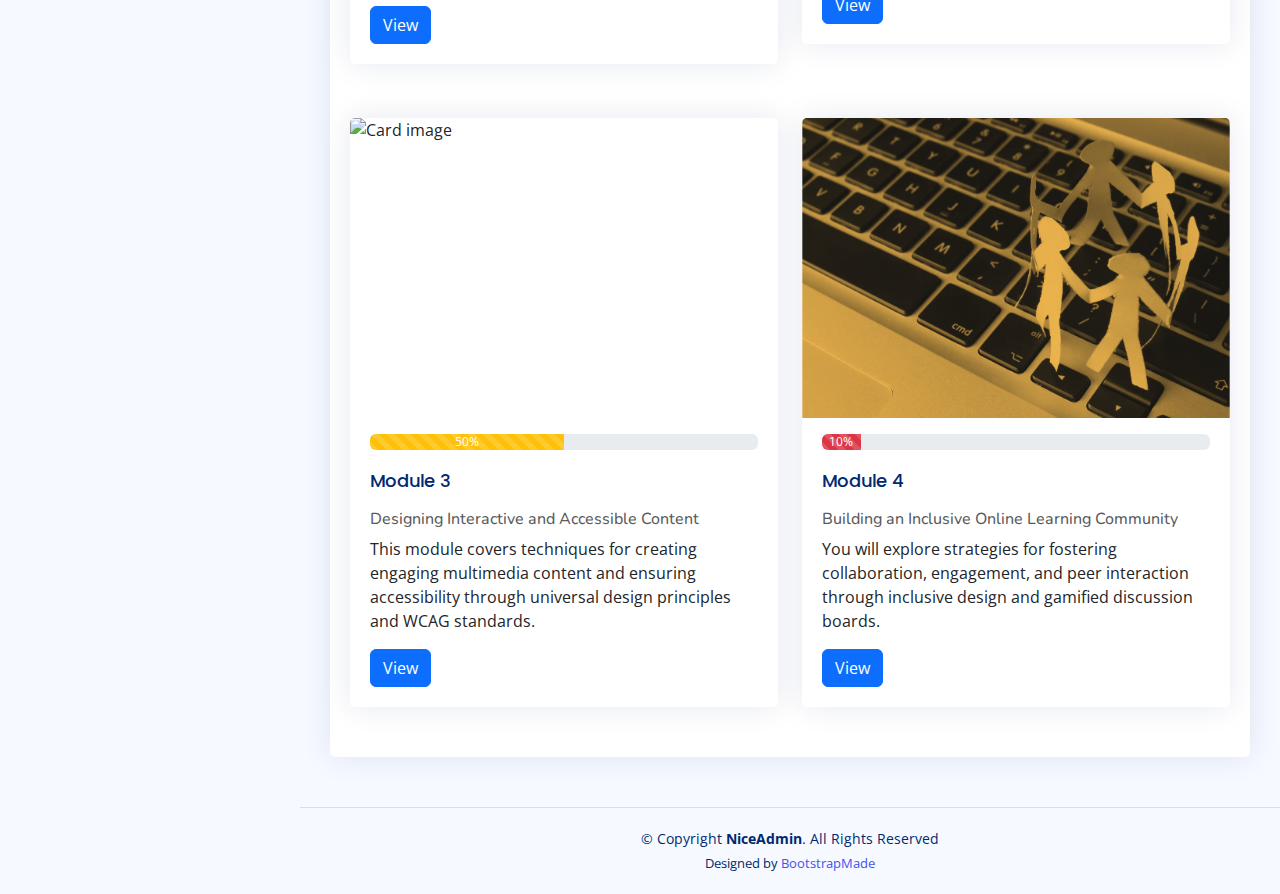
==== commit b499a557: "initial edit author bio" ====
--- a/index.html
+++ b/index.html
@@ -221,7 +221,7 @@
                 <img src="assets\img\smiksha.png" alt="Author 1" style="width: 70px; height: 70px; border-radius: 50%; margin-right: 15px;">
                 <div>
                   <strong>Smiksha Sharma</strong>
-                  <p style="margin: 5px 0;">Author 1 bio goes here. A brief description about their role and expertise.</p>
+                  <p style="margin: 5px 0;">Major in Legal Studies and Business<br>Minor in Cognitive Science</p>
                 </div>
               </div>
             </td>
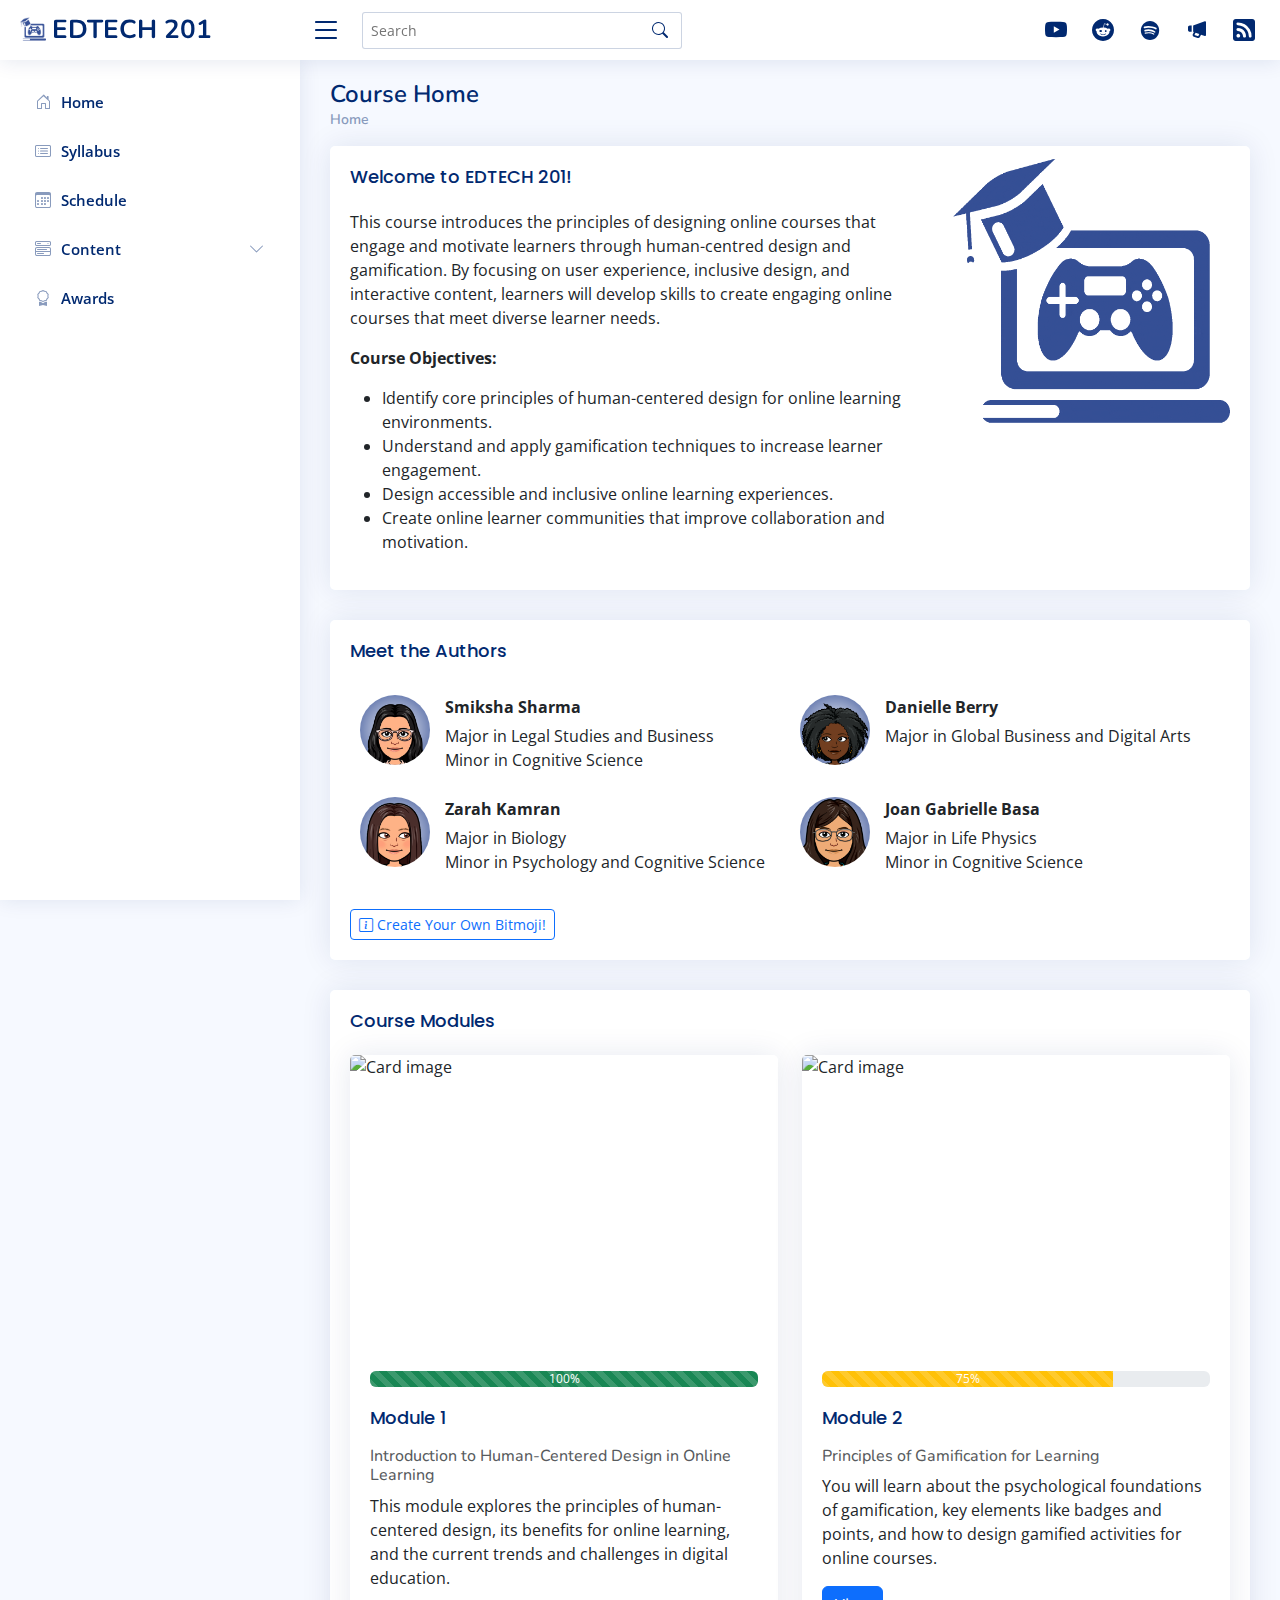
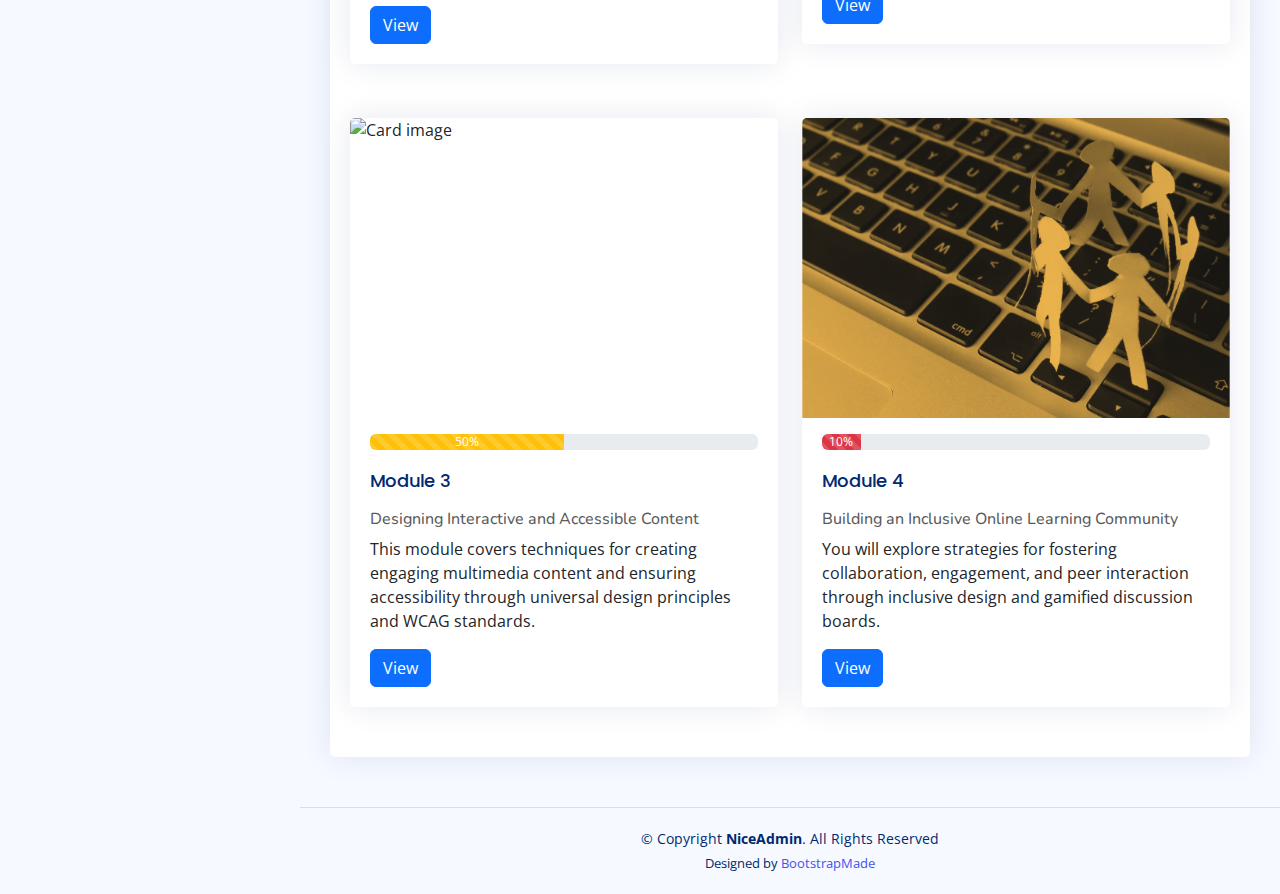
==== commit 3d18ccf2: "added author bio and proper links" ====
--- a/index.html
+++ b/index.html
@@ -68,27 +68,34 @@
         </li><!-- End Search Icon-->
 
         <li class="nav-item dropdown">
-          <a class="nav-link nav-icon" href="https://www.youtube.com/" target="_blank" data-bs-toggle="tooltip" data-bs-placement="left" data-bs-original-title="Go to course Youtube videos">
+          <a class="nav-link nav-icon" href="https://www.youtube.com/watch?v=dQw4w9WgXcQ" target="_blank" data-bs-toggle="tooltip" data-bs-placement="left" data-bs-original-title="Go to course Youtube videos">
             <i class="bi bi-youtube"></i>
           </a><!-- End Youtube Icon -->
         </li><!-- End Notification Nav -->
 
         <li class="nav-item dropdown">
 
-          <a class="nav-link nav-icon" href="https://www.reddit.com/" target="_blank" data-bs-toggle="tooltip" data-bs-placement="left" data-bs-original-title="Go to course Reddit community">
+          <a class="nav-link nav-icon" href="https://www.reddit.com/r/EDTECH201/" target="_blank" data-bs-toggle="tooltip" data-bs-placement="left" data-bs-original-title="Go to course Reddit community">
             <i class="bi bi-reddit"></i>
           </a><!-- End Reddit Icon -->
         </li><!-- End Messages Nav -->
 
         <li class="nav-item dropdown">
 
-          <a class="nav-link nav-icon" href="https://open.spotify.com/" target="_blank" data-bs-toggle="tooltip" data-bs-placement="left" data-bs-original-title="Go to course Spotify playlist">
+          <a class="nav-link nav-icon" href="https://open.spotify.com/playlist/37i9dQZF1DX8Uebhn9wzrS?si=nlf3JwdNRa-yZPKRlMHelg" target="_blank" data-bs-toggle="tooltip" data-bs-placement="left" data-bs-original-title="Go to course Spotify playlist">
             <i class="ri-spotify-fill"></i>
           </a><!-- End Spotify Icon -->
         </li><!-- End Profile Nav -->
 
         <li class="nav-item dropdown">
-          <a class="nav-link nav-icon" href="news.html" data-bs-toggle="tooltip" data-bs-placement="left" data-bs-original-title="See related news">
+
+          <a class="nav-link nav-icon" href="https://www.kudoboard.com/boards/8Kj1qOfO" target="_blank" data-bs-toggle="tooltip" data-bs-placement="left" data-bs-original-title="Shoutout on Kudoboard">
+            <i class="bx bxs-megaphone"></i>
+          </a><!-- End Kudo Icon -->
+        </li><!-- End Kudo Nav -->
+
+        <li class="nav-item dropdown">
+          <a class="nav-link nav-icon" href="https://news.elearninginside.com/search_gcse/?q=gamification+OR+interactivity+OR+accessibility+OR+collaboration" data-bs-toggle="tooltip" data-bs-placement="left" data-bs-original-title="See related news">
             <i class="bi bi-rss-fill"></i>
           </a><!-- End News Icon -->
         </li><!-- End News Nav -->
@@ -151,27 +158,12 @@
           </li>
         </ul>
       </li><!-- End Content Nav -->
-
-      <li class="nav-item">
-        <a class="nav-link collapsed" href="assignments.html">
-          <i class="bi bi-card-checklist"></i>
-          <span>Assignments</span>
-        </a>
-      </li><!-- End Assignments Nav -->
-
       <li class="nav-item">
         <a class="nav-link collapsed" href="awards.html">
           <i class="bi bi-award"></i>
           <span>Awards</span>
         </a>
       </li><!-- End Awards Nav -->
-
-      <li class="nav-item">
-        <a class="nav-link collapsed" href="pages-contact.html">
-          <i class="bi bi-envelope"></i>
-          <span>Contact</span>
-        </a>
-      </li><!-- End Contact Page Nav -->
     </ul>
 
   </aside><!-- End Sidebar-->
@@ -231,7 +223,7 @@
                 <img src="assets\img\danielle.png" alt="Author 2" style="width: 70px; height: 70px; border-radius: 50%; margin-right: 15px;">
                 <div>
                   <strong>Danielle Berry</strong>
-                  <p style="margin: 5px 0;">Author 2 bio goes here. Another brief description about their role and expertise.</p>
+                  <p style="margin: 5px 0;">Major in Global Business and Digital Arts</p>
                 </div>
               </div>
             </td>
@@ -243,7 +235,7 @@
                 <img src="assets\img\zarah.png" alt="Author 3" style="width: 70px; height: 70px; border-radius: 50%; margin-right: 15px;">
                 <div>
                   <strong>Zarah Kamran</strong>
-                  <p style="margin: 5px 0;">Author 3 bio goes here. A brief description about their role and expertise.</p>
+                  <p style="margin: 5px 0;">Major in Biology<br>Minor in Psychology and Cognitive Science</p>
                 </div>
               </div>
             </td>
@@ -253,7 +245,7 @@
                 <img src="assets\img\joan.png" alt="Author 4" style="width: 70px; height: 70px; border-radius: 50%; margin-right: 15px;">
                 <div>
                   <strong>Joan Gabrielle Basa</strong>
-                  <p style="margin: 5px 0;">Author 4 bio goes here. Another brief description about their role and expertise.</p>
+                  <p style="margin: 5px 0;">Major in Life Physics<br>Minor in Cognitive Science</p>
                 </div>
               </div>
             </td>
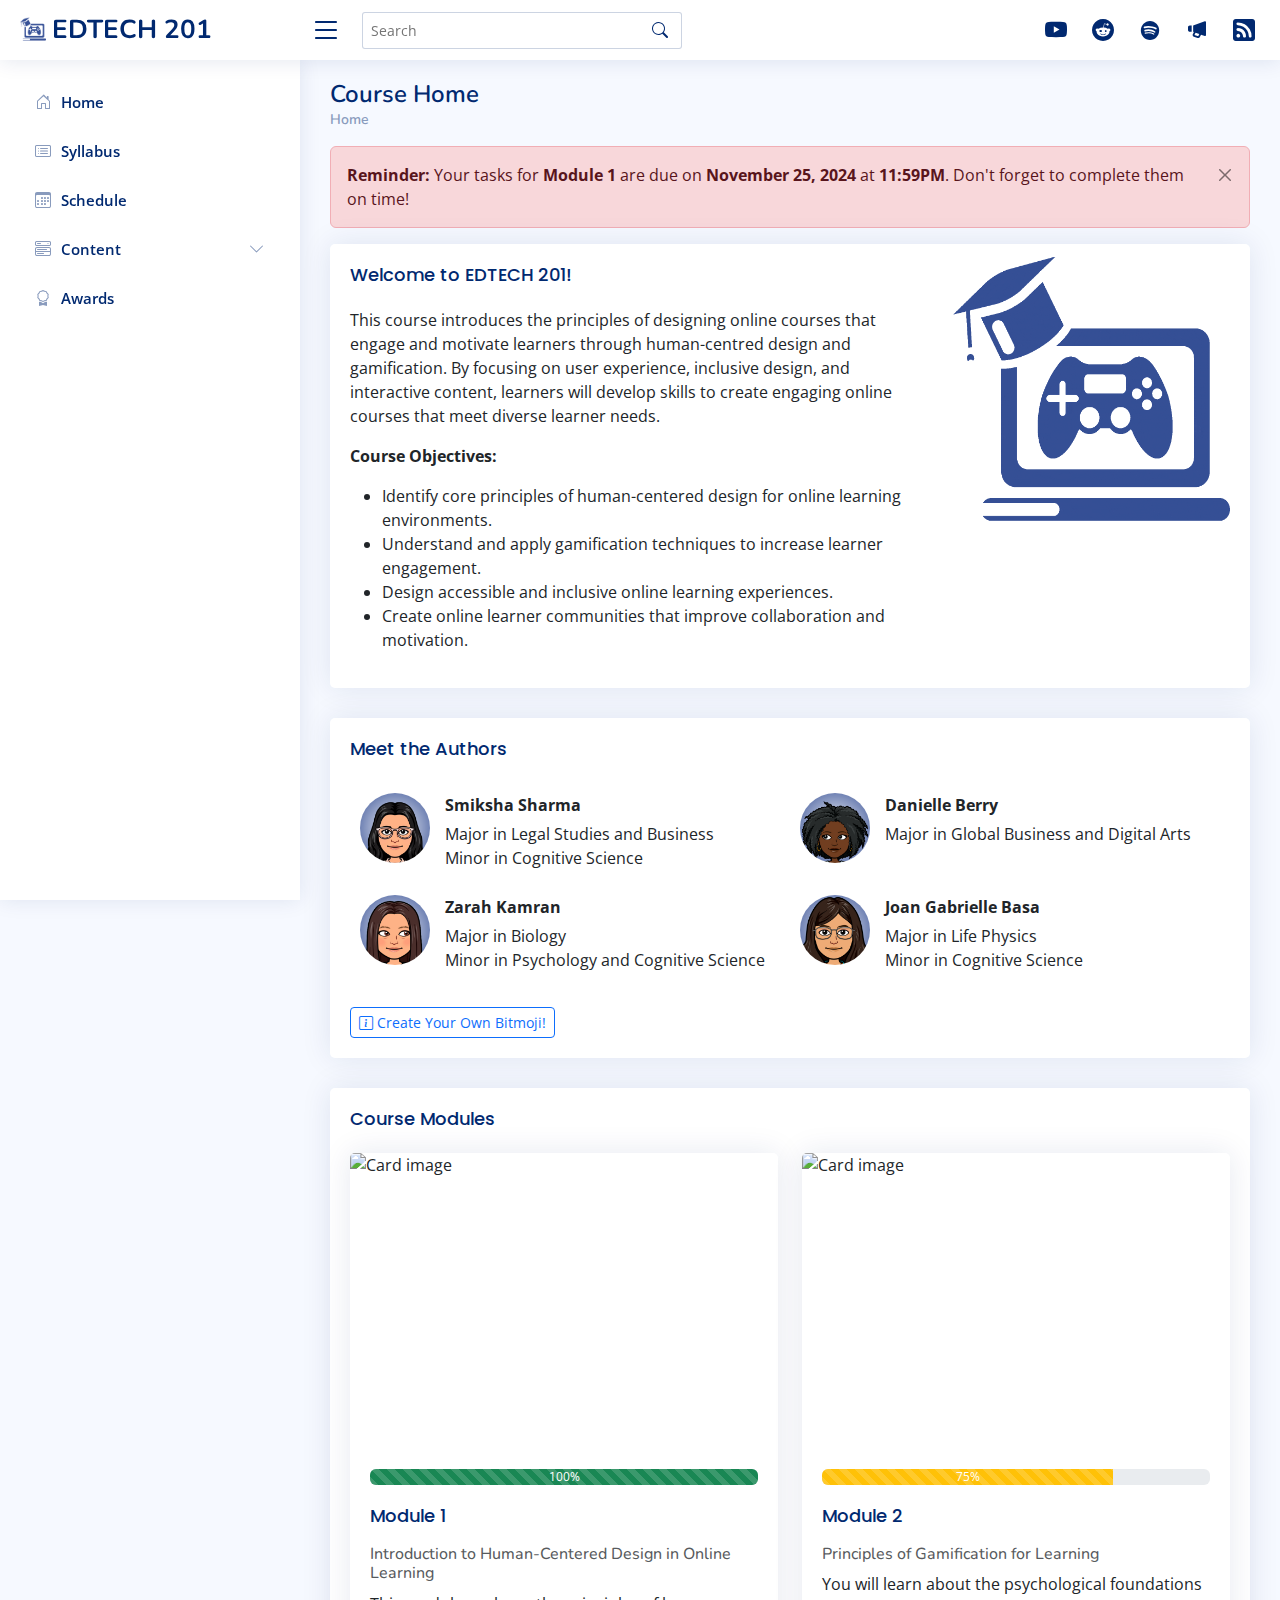
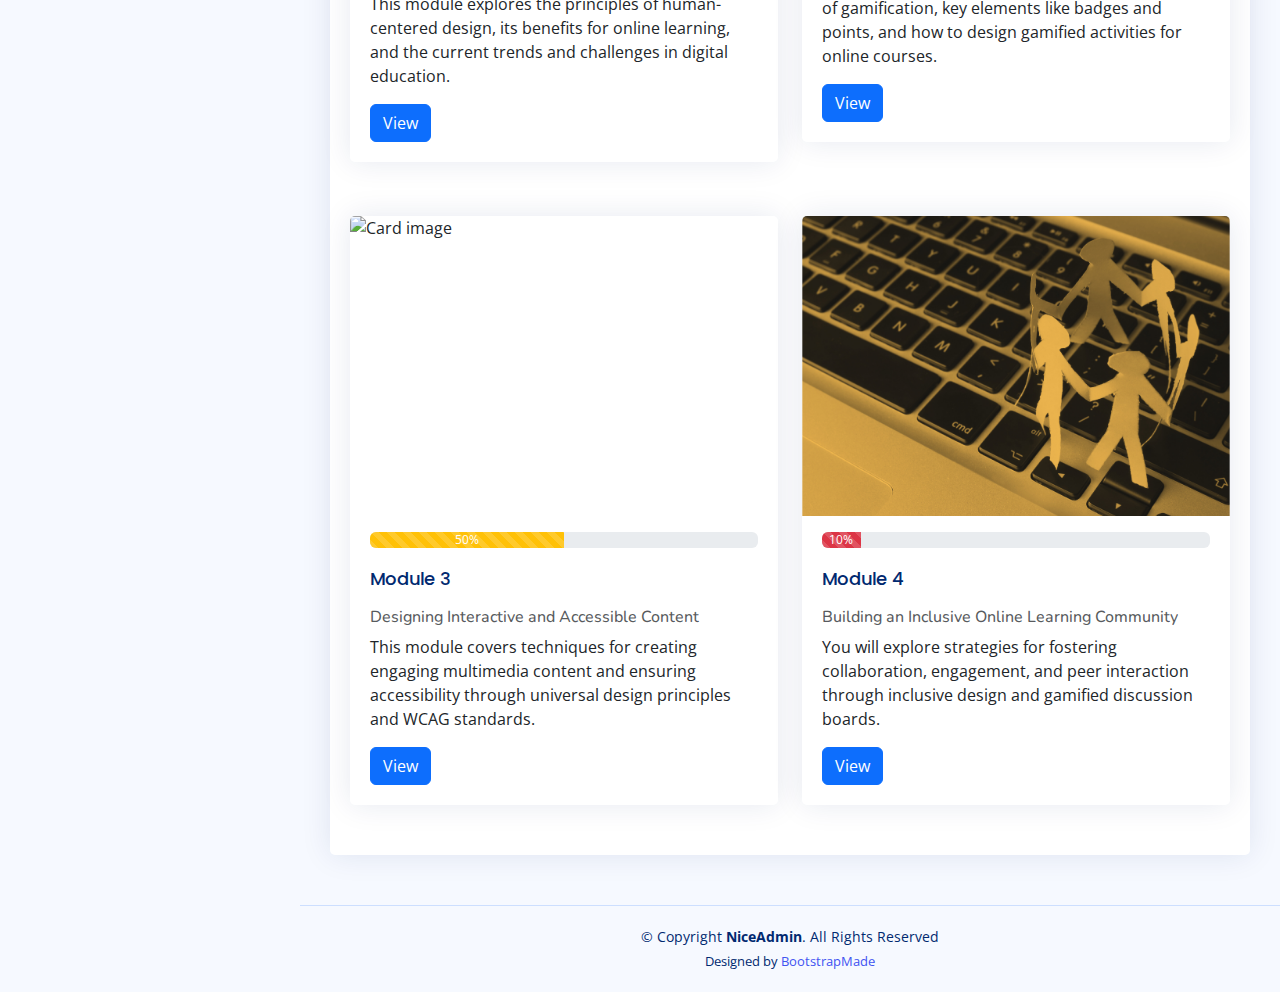
==== commit cb468301: "added alert on homepage" ====
--- a/index.html
+++ b/index.html
@@ -178,6 +178,11 @@
         </ol>
       </nav>
     </div><!-- End Page Title -->
+
+    <div class="alert alert-danger alert-dismissible fade show" role="alert">
+      <strong>Reminder:</strong> Your tasks for <strong>Module 1</strong> are due on <strong>November 25, 2024</strong> at <strong>11:59PM</strong>. Don't forget to complete them on time!
+      <button type="button" class="btn-close" data-bs-dismiss="alert" aria-label="Close"></button>
+    </div>
 
     <!-- First Section: Welcome Message and Course Logo -->
     <div class="card" style="display: flex; align-items: center; justify-content: center;">
